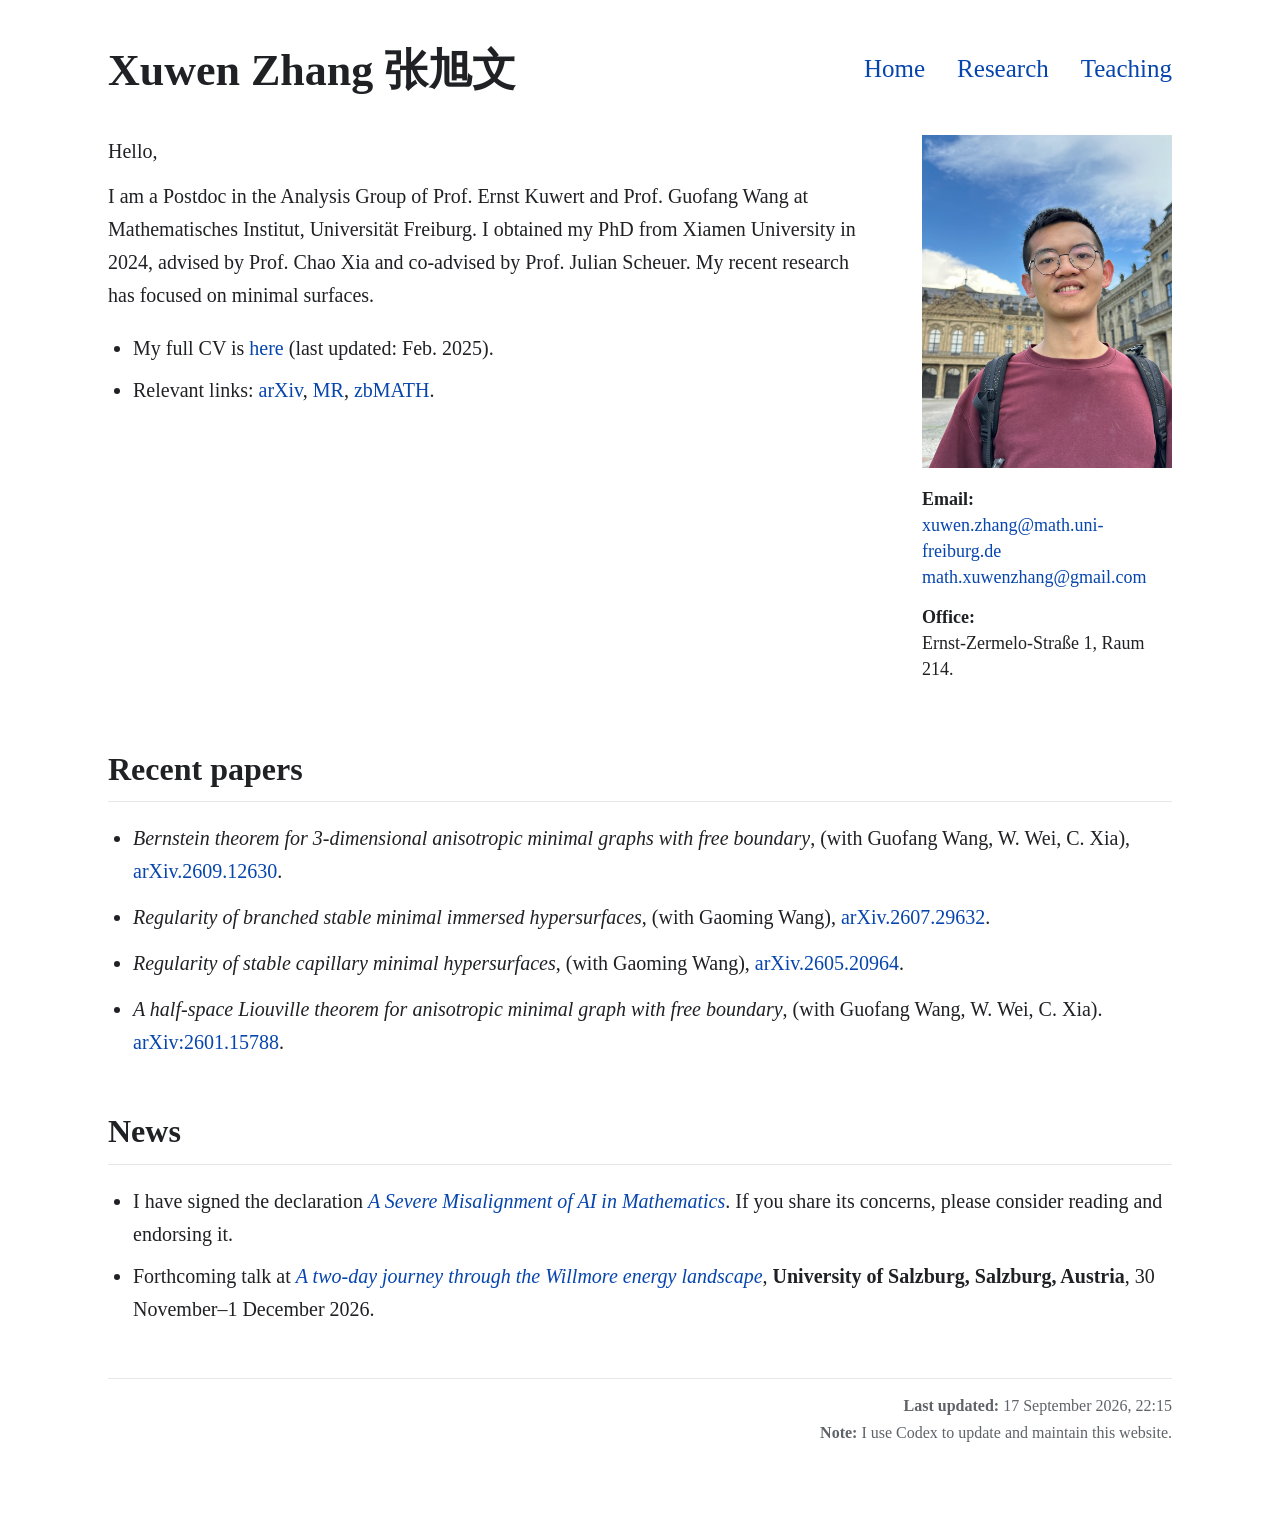
==== index.html @ a9252308 "Add Search Console verification meta tag" ====
<!doctype html>
<html lang="en">
<head>
  <meta charset="utf-8">
  <meta name="viewport" content="width=device-width,initial-scale=1">
  <title>Xuwen Zhang 张旭文</title>
  <meta name="description" content="Academic homepage of Xuwen Zhang">
  <link rel="canonical" href="https://xuwenzhang-math.github.io/Homepage/">
  <meta name="google-site-verification" content="CP_xOHLN_2Qc_ff9yu6Xet6v6c0bFdJ3WgtHRIWADvY" />
  <link rel="stylesheet" href="styles.css?v=9">
</head>
<body>
<main class="wrap home-page">
  <header class="site-header">
    <h1>Xuwen Zhang 张旭文</h1>
    <nav aria-label="Primary navigation"><a href="index.html">Home</a><a href="research.html">Research</a><a href="teaching.html">Teaching</a></nav>
  </header>

  <div class="home-grid">
    <section class="home-intro">
      <p>Hello,</p>
      <p>I am a Postdoc in the Analysis Group of Prof. Ernst Kuwert and Prof. Guofang Wang at Mathematisches Institut, Universität Freiburg. I obtained my PhD from Xiamen University in 2024, advised by Prof. Chao Xia and co-advised by Prof. Julian Scheuer. My recent research has focused on minimal surfaces.</p>
      <ul class="compact">
        <li>My full CV is <a href="https://drive.google.com/file/d/1R2CEtG5HsLjewfDcXG5CNKNGyO59ofLx/view?usp=share_link">here</a> (last updated: Feb. 2025).</li>
        <li>Relevant links: <a href="https://arxiv.org/search/math?searchtype=author&amp;query=Zhang%2C+Xuwen">arXiv</a>, <a href="https://mathscinet.ams.org/mathscinet/2006/mathscinet/search/author.html?mrauthid=1551510">MR</a>, <a href="https://zbmath.org/authors/?q=ai%3Azhang.xuwen">zbMATH</a>.</li>
      </ul>
    </section>

    <aside class="profile-card" aria-label="Contact information">
      <img class="profile-photo" src="profile.jpg" alt="Portrait of Xuwen Zhang" width="900" height="1200">
      <div class="profile-contact">
        <p><strong>Email:</strong><br><a href="mailto:xuwen.zhang@math.uni-freiburg.de">xuwen.zhang@math.uni-freiburg.de</a><br><a href="mailto:math.xuwenzhang@gmail.com">math.xuwenzhang@gmail.com</a></p>
        <p><strong>Office:</strong><br>Ernst-Zermelo-Straße 1, Raum 214.</p>
      </div>
    </aside>
  </div>

  <h2>Recent papers</h2>
  <ul class="pubs">
    <li><em>Bernstein theorem for 3-dimensional anisotropic minimal graphs with free boundary</em>, (with Guofang Wang, W. Wei, C. Xia), <a href="https://arxiv.org/abs/2609.12630">arXiv.2609.12630</a>.</li>
    <li><em>Regularity of branched stable minimal immersed hypersurfaces</em>, (with Gaoming Wang), <a href="https://doi.org/10.48550/arXiv.2607.29632">arXiv.2607.29632</a>.</li>
    <li><em>Regularity of stable capillary minimal hypersurfaces</em>, (with Gaoming Wang), <a href="https://doi.org/10.48550/arXiv.2605.20964">arXiv.2605.20964</a>.</li>
    <li><em>A half-space Liouville theorem for anisotropic minimal graph with free boundary</em>, (with Guofang Wang, W. Wei, C. Xia). <a href="https://doi.org/10.48550/arXiv.2601.15788">arXiv:2601.15788</a>.</li>
  </ul>

  <h2>News</h2>
  <ul class="compact">
    <li>I have signed the declaration <a href="https://mathandai.org"><em>A Severe Misalignment of AI in Mathematics</em></a>. If you share its concerns, please consider reading and endorsing it.</li>
    <li>Forthcoming talk at <a href="https://sites.google.com/view/willmore"><em>A two-day journey through the Willmore energy landscape</em></a>, <strong>University of Salzburg, Salzburg, Austria</strong>, 30 November–1 December 2026.</li>
  </ul>
  <footer class="page-meta">
    <p><strong>Last updated:</strong> 17 September 2026, 22:15</p>
    <p><strong>Note:</strong> I use Codex to update and maintain this website.</p>
  </footer>
</main>
</body>
</html>
---- styles.css ----
:root{--fg:#202124;--muted:#5f6368;--link:#0645ad;--border:#e5e7eb;--max:900px}
*{box-sizing:border-box}
body{margin:0;background:#fff;color:var(--fg);font-family:'Times New Roman',Times,serif;line-height:1.65;font-size:20px}
a{color:var(--link);text-decoration:none}
a:hover{text-decoration:underline}
.wrap{max-width:var(--max);margin:0 auto;padding:46px 28px 76px}
.home-page{max-width:1120px}
h1{font-size:44px;line-height:1.15;margin:0 0 14px;font-weight:600}
h2{font-size:32px;margin:46px 0 16px;border-bottom:1px solid var(--border);padding-bottom:6px}
h3{font-size:25px;margin:28px 0 10px}
p{margin:12px 0}
.meta{color:var(--muted)}
nav{margin:-4px 0 0;font-size:25px;white-space:nowrap}
nav a{display:inline-block;margin-right:32px;padding:6px 0}
nav a:last-child{margin-right:0}
.site-header{display:flex;align-items:flex-start;justify-content:space-between;gap:32px;margin-bottom:38px}
.site-header h1{margin:0}
.home-grid{display:grid;grid-template-columns:minmax(0,1fr) 250px;gap:56px;align-items:start}
.home-intro>p:first-child{margin-top:0}
.profile-card{width:100%;justify-self:end}
.profile-photo{display:block;width:100%;height:auto}
.profile-contact{font-size:18px;line-height:1.45;margin-top:18px}
.profile-contact p{margin:0 0 14px}
.profile-contact a{overflow-wrap:anywhere}
.compact{padding-left:25px}
.compact li{margin:9px 0}
.pubs{padding-left:25px}
.pubs>li{margin:13px 0}
.pub-notes{margin-top:5px;padding-left:28px}
.pub-notes li{margin:3px 0}
.section-links{margin-top:16px}
.section-links a{margin-right:17px}
.small{font-size:17px}
.nowrap{white-space:nowrap}
.page-meta{margin-top:52px;padding-top:14px;border-top:1px solid var(--border);color:var(--muted);font-size:16px;text-align:right}
.page-meta p{margin:0}
@media(max-width:1000px){.home-grid{grid-template-columns:minmax(0,1fr) 230px;gap:40px}}
@media(max-width:820px){body{font-size:18px}.wrap{padding:28px 20px 58px}h1{font-size:36px}h2{font-size:28px}h3{font-size:22px}.site-header{flex-direction:column;gap:14px;margin-bottom:28px}nav{font-size:22px;margin:0;white-space:normal}nav a{margin:0 20px 8px 0;padding:5px 0}.home-grid{grid-template-columns:1fr;gap:34px}.profile-card{max-width:250px;justify-self:start}.profile-contact{font-size:17px}}
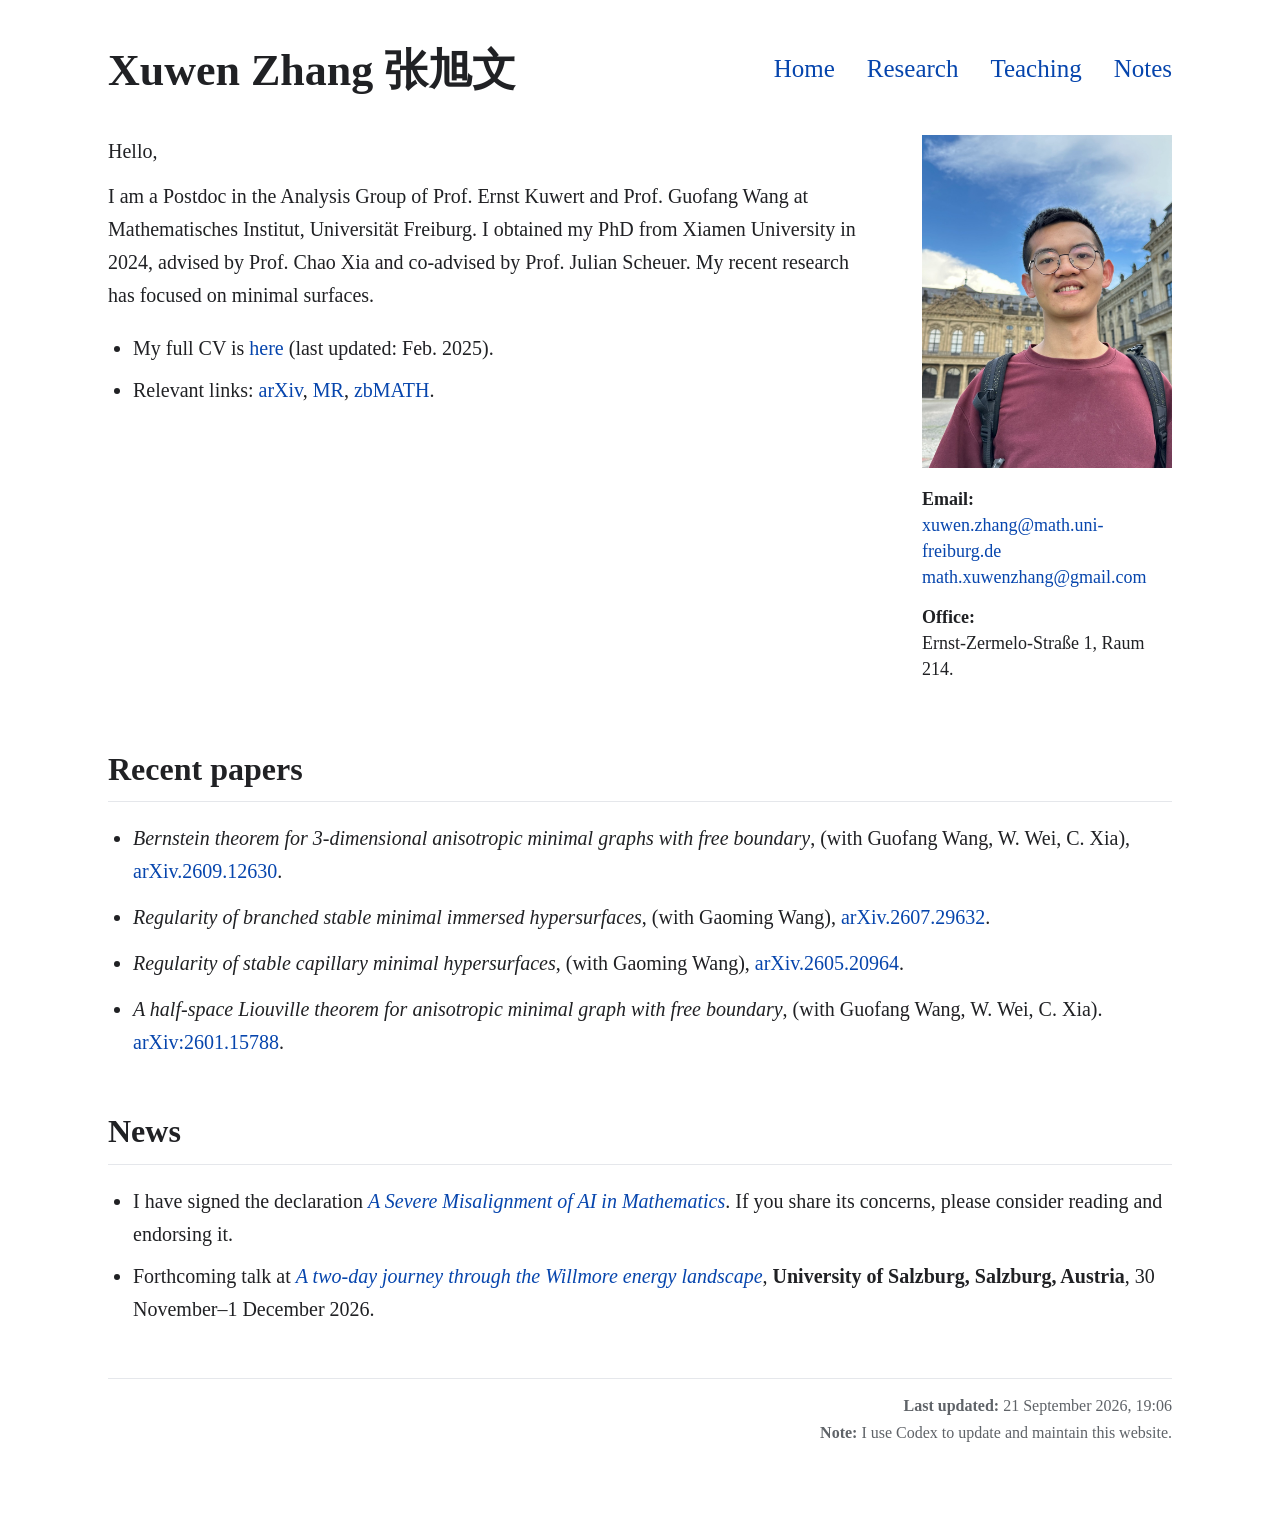
==== commit 9f431410: "Add Notes section and interactive immersed disk example Add Notes navigation and an Examples index, " ====
--- a/index.html
+++ b/index.html
@@ -7,13 +7,13 @@
   <meta name="description" content="Academic homepage of Xuwen Zhang">
   <link rel="canonical" href="https://xuwenzhang-math.github.io/Homepage/">
   <meta name="google-site-verification" content="CP_xOHLN_2Qc_ff9yu6Xet6v6c0bFdJ3WgtHRIWADvY" />
-  <link rel="stylesheet" href="styles.css?v=9">
+  <link rel="stylesheet" href="styles.css?v=10">
 </head>
 <body>
 <main class="wrap home-page">
   <header class="site-header">
     <h1>Xuwen Zhang 张旭文</h1>
-    <nav aria-label="Primary navigation"><a href="index.html">Home</a><a href="research.html">Research</a><a href="teaching.html">Teaching</a></nav>
+    <nav aria-label="Primary navigation"><a href="index.html" aria-current="page">Home</a><a href="research.html">Research</a><a href="teaching.html">Teaching</a><a href="notes.html">Notes</a></nav>
   </header>
 
   <div class="home-grid">
@@ -49,7 +49,7 @@
     <li>Forthcoming talk at <a href="https://sites.google.com/view/willmore"><em>A two-day journey through the Willmore energy landscape</em></a>, <strong>University of Salzburg, Salzburg, Austria</strong>, 30 November–1 December 2026.</li>
   </ul>
   <footer class="page-meta">
-    <p><strong>Last updated:</strong> 17 September 2026, 22:15</p>
+    <p><strong>Last updated:</strong> 21 September 2026, 19:06</p>
     <p><strong>Note:</strong> I use Codex to update and maintain this website.</p>
   </footer>
 </main>
--- a/styles.css
+++ b/styles.css
@@ -13,8 +13,9 @@
 nav{margin:-4px 0 0;font-size:25px;white-space:nowrap}
 nav a{display:inline-block;margin-right:32px;padding:6px 0}
 nav a:last-child{margin-right:0}
-.site-header{display:flex;align-items:flex-start;justify-content:space-between;gap:32px;margin-bottom:38px}
+.site-header{display:flex;flex-wrap:wrap;align-items:flex-start;justify-content:space-between;column-gap:32px;row-gap:14px;margin-bottom:38px}
 .site-header h1{margin:0}
+.site-header nav{margin-left:auto}
 .home-grid{display:grid;grid-template-columns:minmax(0,1fr) 250px;gap:56px;align-items:start}
 .home-intro>p:first-child{margin-top:0}
 .profile-card{width:100%;justify-self:end}
@@ -30,9 +31,21 @@
 .pub-notes li{margin:3px 0}
 .section-links{margin-top:16px}
 .section-links a{margin-right:17px}
+.notes-categories{list-style:none;margin:0;padding:0}
+.notes-categories li{margin:28px 0}
+.notes-categories h3{margin:0 0 6px}
+.notes-categories p{margin:0}
+.math-example{margin-top:30px}
+.math-example h4{font-size:22px;line-height:1.4;margin:0 0 18px}
+.math-example p{margin:14px 0}
+.math-display{max-width:100%;overflow-x:auto;padding:4px 0}
+.example-figure{margin:28px 0 0}
+.example-figure iframe{display:block;width:100%;height:610px;border:1px solid var(--border)}
+.example-figure figcaption{font-size:17px;line-height:1.5;color:var(--muted);margin-top:10px}
 .small{font-size:17px}
 .nowrap{white-space:nowrap}
 .page-meta{margin-top:52px;padding-top:14px;border-top:1px solid var(--border);color:var(--muted);font-size:16px;text-align:right}
 .page-meta p{margin:0}
 @media(max-width:1000px){.home-grid{grid-template-columns:minmax(0,1fr) 230px;gap:40px}}
-@media(max-width:820px){body{font-size:18px}.wrap{padding:28px 20px 58px}h1{font-size:36px}h2{font-size:28px}h3{font-size:22px}.site-header{flex-direction:column;gap:14px;margin-bottom:28px}nav{font-size:22px;margin:0;white-space:normal}nav a{margin:0 20px 8px 0;padding:5px 0}.home-grid{grid-template-columns:1fr;gap:34px}.profile-card{max-width:250px;justify-self:start}.profile-contact{font-size:17px}}
+@media(max-width:480px){.math-example h4{font-size:21px}.math-display{font-size:16px}.example-figure iframe{height:640px}}
+@media(max-width:820px){body{font-size:18px}.wrap{padding:28px 20px 58px}h1{font-size:36px}h2{font-size:28px}h3{font-size:22px}.site-header{flex-direction:column;gap:14px;margin-bottom:28px}.site-header nav{margin-left:0}nav{font-size:22px;margin:0;white-space:normal}nav a{margin:0 20px 8px 0;padding:5px 0}.home-grid{grid-template-columns:1fr;gap:34px}.profile-card{max-width:250px;justify-self:start}.profile-contact{font-size:17px}}
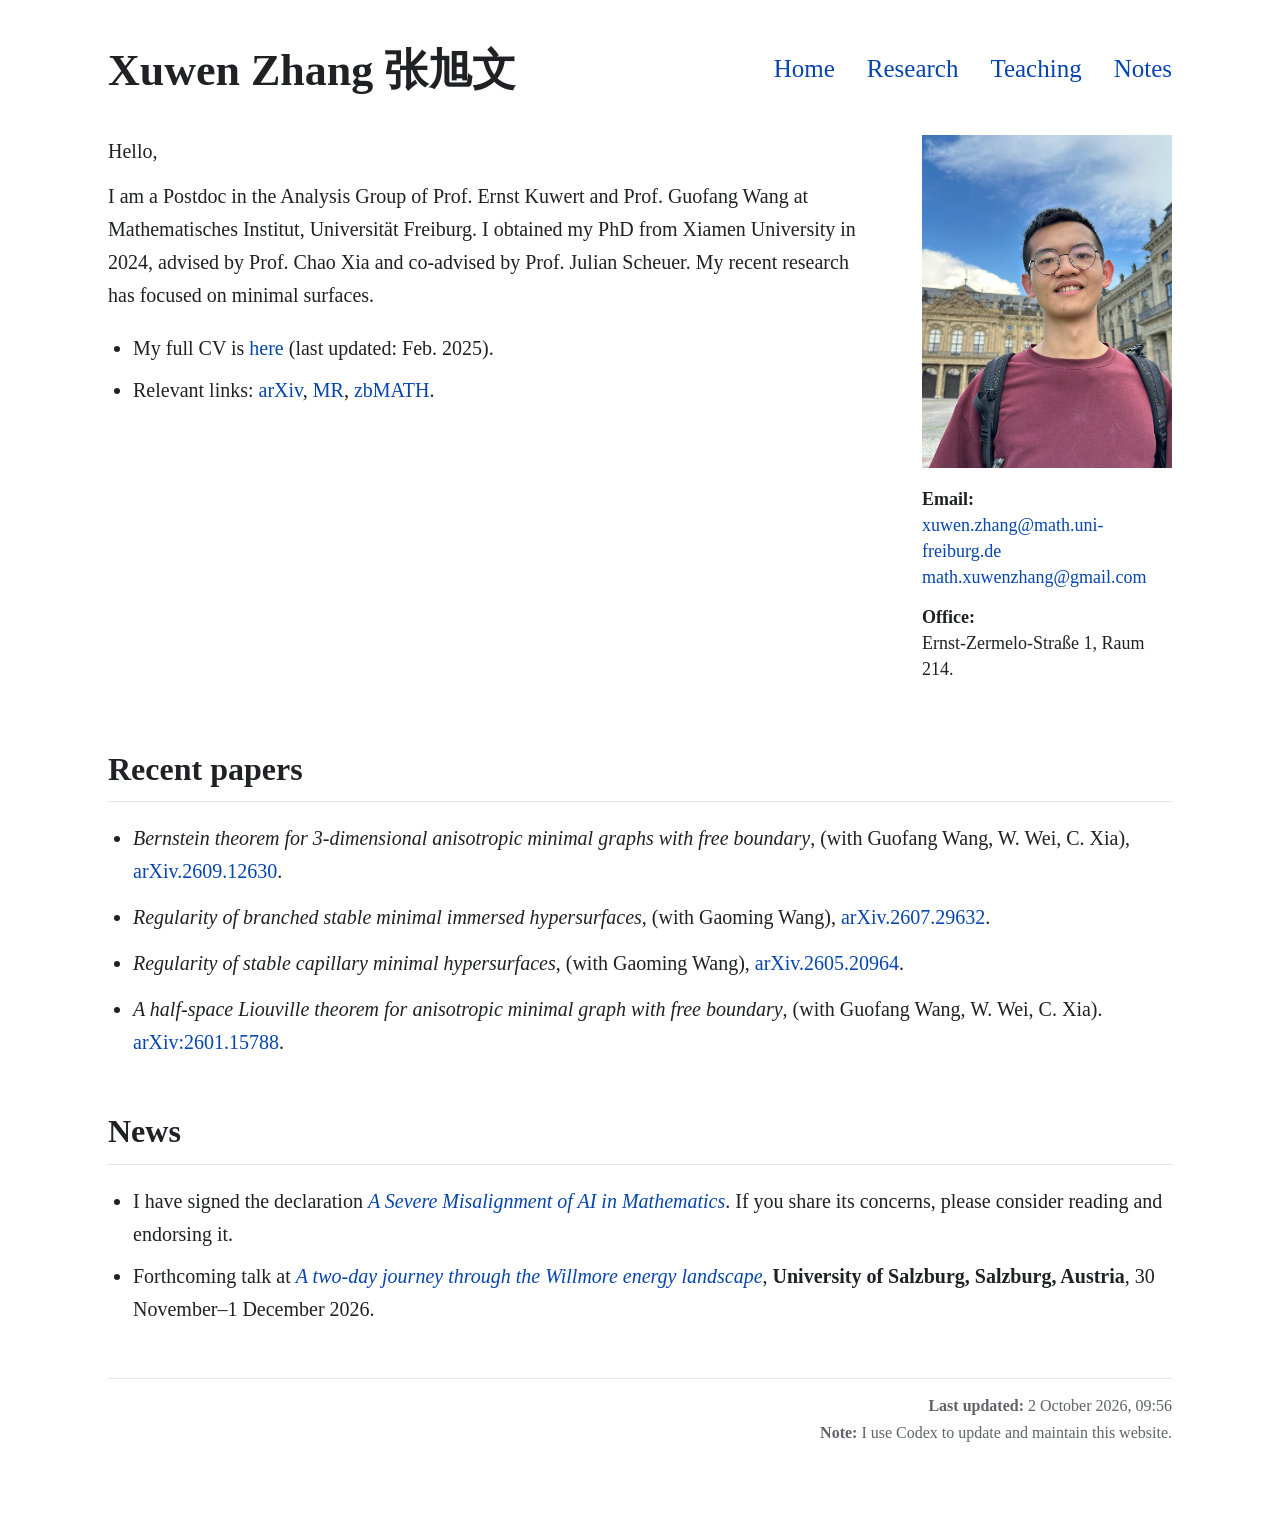
==== commit 631920ae: "Use English page title and simplify headers Set the Home title and og:title to Xuwen Zhang while ret" ====
--- a/index.html
+++ b/index.html
@@ -3,7 +3,8 @@
 <head>
   <meta charset="utf-8">
   <meta name="viewport" content="width=device-width,initial-scale=1">
-  <title>Xuwen Zhang 张旭文</title>
+  <title>Xuwen Zhang</title>
+  <meta property="og:title" content="Xuwen Zhang">
   <meta name="description" content="Academic homepage of Xuwen Zhang">
   <link rel="canonical" href="https://xuwenzhang-math.github.io/Homepage/">
   <meta name="google-site-verification" content="CP_xOHLN_2Qc_ff9yu6Xet6v6c0bFdJ3WgtHRIWADvY" />
@@ -49,7 +50,7 @@
     <li>Forthcoming talk at <a href="https://sites.google.com/view/willmore"><em>A two-day journey through the Willmore energy landscape</em></a>, <strong>University of Salzburg, Salzburg, Austria</strong>, 30 November–1 December 2026.</li>
   </ul>
   <footer class="page-meta">
-    <p><strong>Last updated:</strong> 21 September 2026, 19:06</p>
+    <p><strong>Last updated:</strong> 2 October 2026, 09:56</p>
     <p><strong>Note:</strong> I use Codex to update and maintain this website.</p>
   </footer>
 </main>
--- a/styles.css
+++ b/styles.css
@@ -31,21 +31,28 @@
 .pub-notes li{margin:3px 0}
 .section-links{margin-top:16px}
 .section-links a{margin-right:17px}
-.notes-categories{list-style:none;margin:0;padding:0}
-.notes-categories li{margin:28px 0}
+.notes-categories{margin:0;padding:0}
+.notes-categories>section{margin:28px 0}
 .notes-categories h3{margin:0 0 6px}
 .notes-categories p{margin:0}
+.notes-items{list-style:disc;margin:30px 0 0;padding-left:25px}
+.notes-items>li{margin:14px 0}
+.notes-items p{margin-top:14px}
+.notes-subcategory{margin-top:28px}
+.notes-subcategory .notes-items{margin-top:14px}
+.notes-subcategory h4{font-size:22px;line-height:1.5;margin:0 0 6px}
 .math-example{margin-top:30px}
 .math-example h4{font-size:22px;line-height:1.4;margin:0 0 18px}
 .math-example p{margin:14px 0}
 .math-display{max-width:100%;overflow-x:auto;padding:4px 0}
 .example-figure{margin:28px 0 0}
-.example-figure iframe{display:block;width:100%;height:610px;border:1px solid var(--border)}
+.example-figure iframe{display:block;width:100%;height:860px;border:1px solid var(--border)}
 .example-figure figcaption{font-size:17px;line-height:1.5;color:var(--muted);margin-top:10px}
 .small{font-size:17px}
 .nowrap{white-space:nowrap}
 .page-meta{margin-top:52px;padding-top:14px;border-top:1px solid var(--border);color:var(--muted);font-size:16px;text-align:right}
 .page-meta p{margin:0}
 @media(max-width:1000px){.home-grid{grid-template-columns:minmax(0,1fr) 230px;gap:40px}}
-@media(max-width:480px){.math-example h4{font-size:21px}.math-display{font-size:16px}.example-figure iframe{height:640px}}
+@media(max-width:680px){.example-figure iframe{height:850px}}
+@media(max-width:480px){.math-example h4{font-size:21px}.math-display{font-size:16px}}
 @media(max-width:820px){body{font-size:18px}.wrap{padding:28px 20px 58px}h1{font-size:36px}h2{font-size:28px}h3{font-size:22px}.site-header{flex-direction:column;gap:14px;margin-bottom:28px}.site-header nav{margin-left:0}nav{font-size:22px;margin:0;white-space:normal}nav a{margin:0 20px 8px 0;padding:5px 0}.home-grid{grid-template-columns:1fr;gap:34px}.profile-card{max-width:250px;justify-self:start}.profile-contact{font-size:17px}}
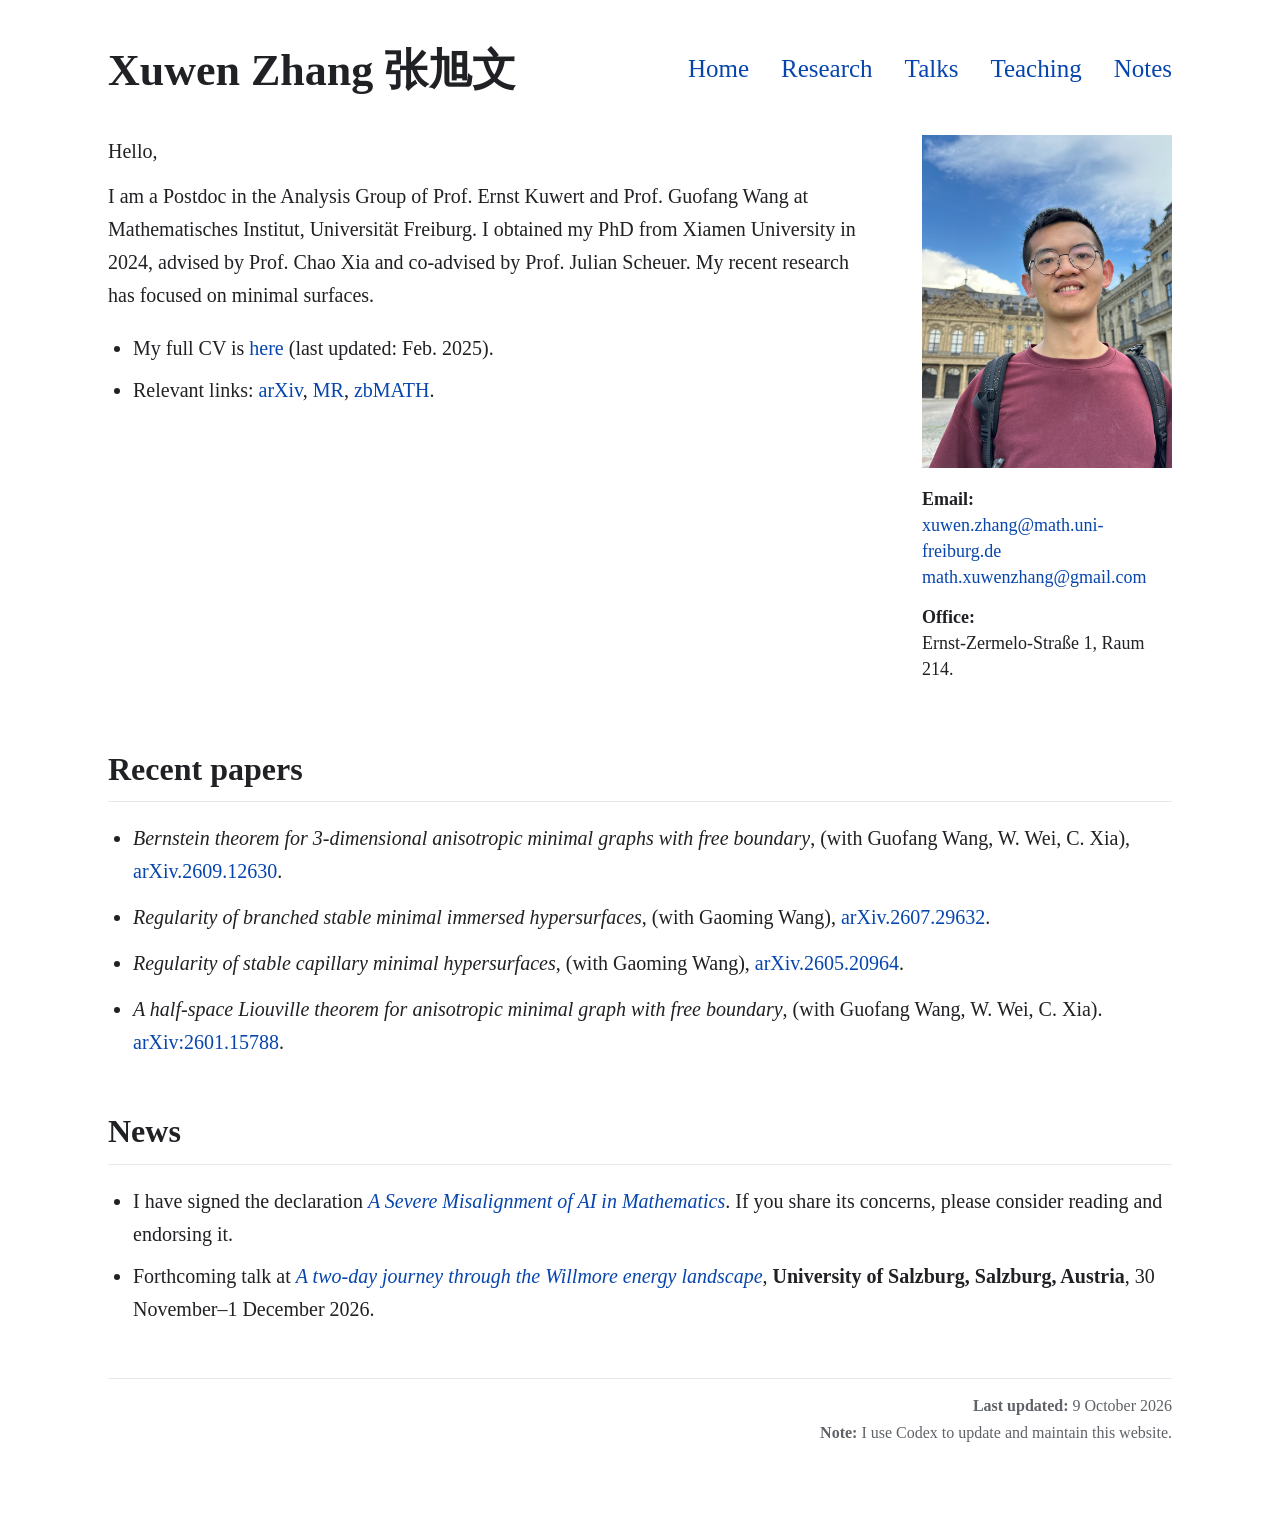
==== commit 20d70dc0: "Move selected talks to a dedicated Talks page Move all six selected talks and their slide links out " ====
--- a/index.html
+++ b/index.html
@@ -14,7 +14,7 @@
 <main class="wrap home-page">
   <header class="site-header">
     <h1>Xuwen Zhang 张旭文</h1>
-    <nav aria-label="Primary navigation"><a href="index.html" aria-current="page">Home</a><a href="research.html">Research</a><a href="teaching.html">Teaching</a><a href="notes.html">Notes</a></nav>
+    <nav aria-label="Primary navigation"><a href="index.html" aria-current="page">Home</a><a href="research.html">Research</a><a href="talks.html">Talks</a><a href="teaching.html">Teaching</a><a href="notes.html">Notes</a></nav>
   </header>
 
   <div class="home-grid">
@@ -50,7 +50,7 @@
     <li>Forthcoming talk at <a href="https://sites.google.com/view/willmore"><em>A two-day journey through the Willmore energy landscape</em></a>, <strong>University of Salzburg, Salzburg, Austria</strong>, 30 November–1 December 2026.</li>
   </ul>
   <footer class="page-meta">
-    <p><strong>Last updated:</strong> 2 October 2026, 09:56</p>
+    <p><strong>Last updated:</strong> 9 October 2026</p>
     <p><strong>Note:</strong> I use Codex to update and maintain this website.</p>
   </footer>
 </main>
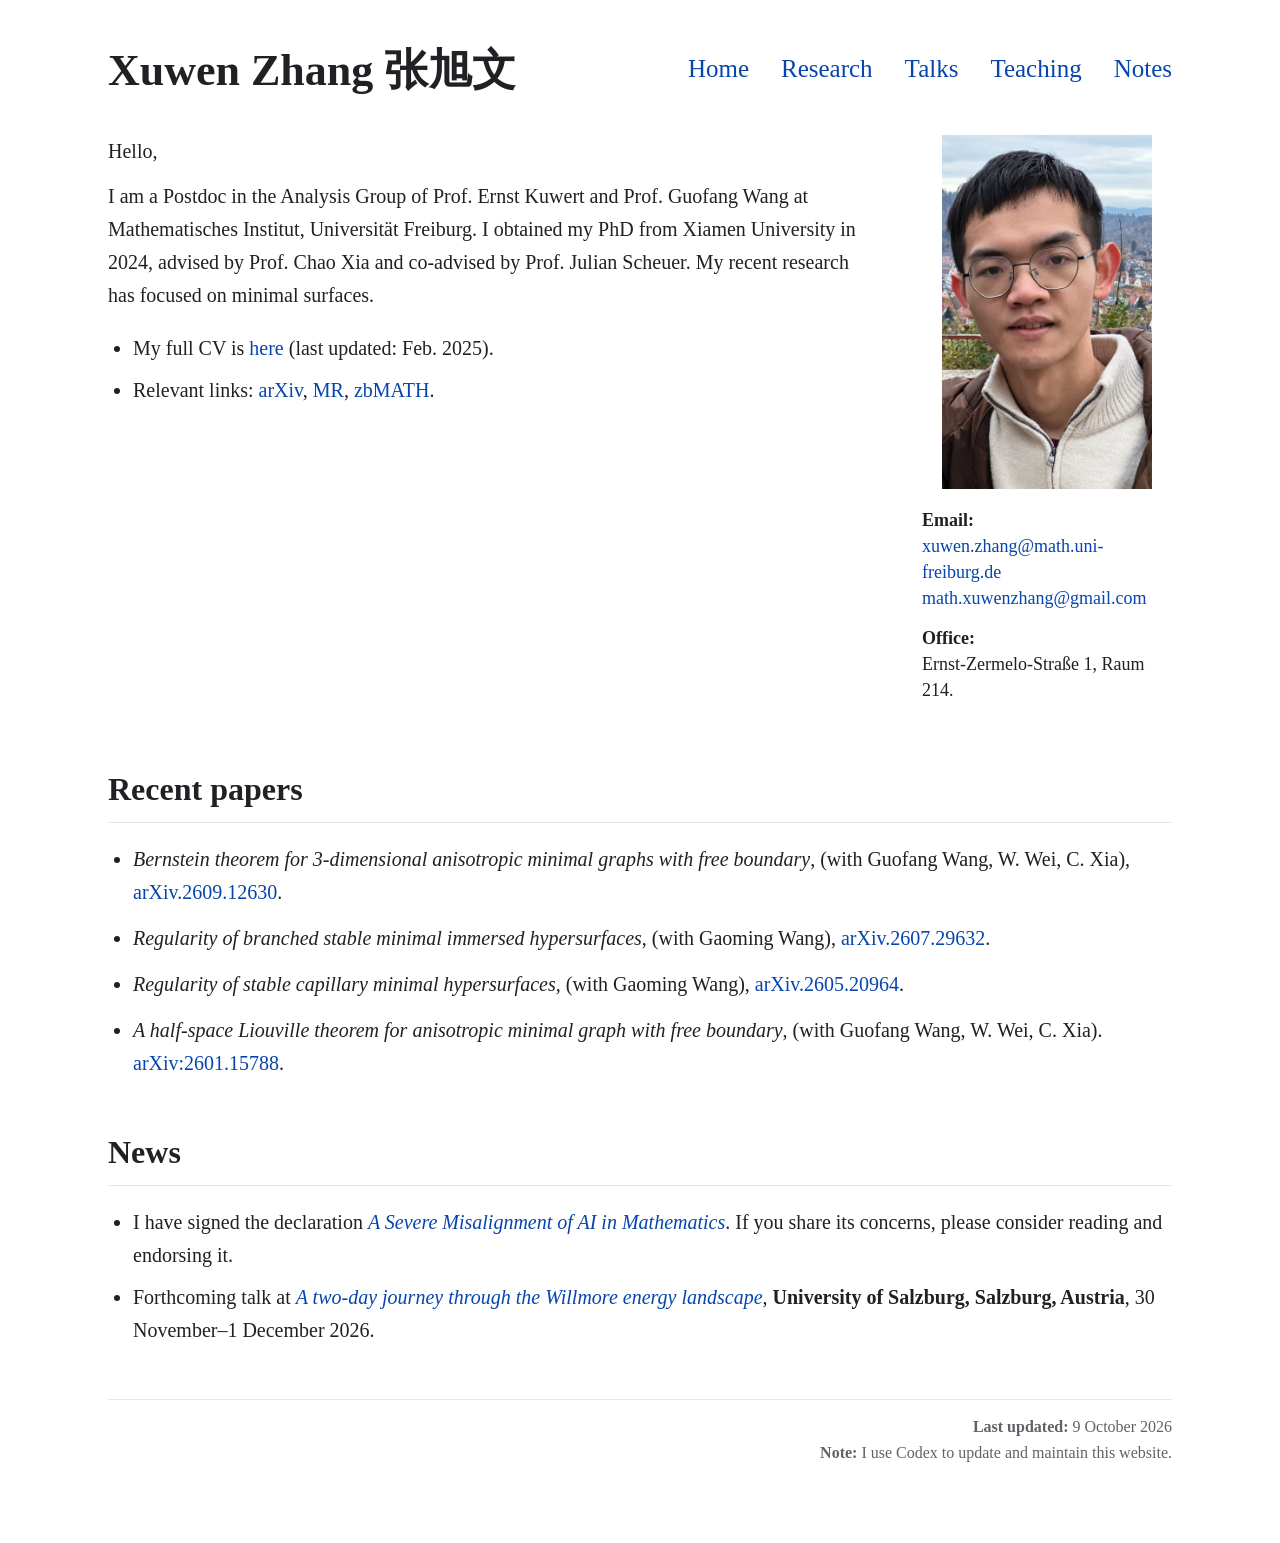
==== commit b43c443b: "Update portrait, add Pisa retreat, and simplify update dates Use the approved enhanced portrait at a" ====
--- a/index.html
+++ b/index.html
@@ -8,7 +8,7 @@
   <meta name="description" content="Academic homepage of Xuwen Zhang">
   <link rel="canonical" href="https://xuwenzhang-math.github.io/Homepage/">
   <meta name="google-site-verification" content="CP_xOHLN_2Qc_ff9yu6Xet6v6c0bFdJ3WgtHRIWADvY" />
-  <link rel="stylesheet" href="styles.css?v=10">
+  <link rel="stylesheet" href="styles.css?v=16">
 </head>
 <body>
 <main class="wrap home-page">
@@ -28,7 +28,7 @@
     </section>
 
     <aside class="profile-card" aria-label="Contact information">
-      <img class="profile-photo" src="profile.jpg" alt="Portrait of Xuwen Zhang" width="900" height="1200">
+      <img class="profile-photo" src="profile-2026-10-09.png" alt="Portrait of Xuwen Zhang" width="966" height="1628" decoding="async">
       <div class="profile-contact">
         <p><strong>Email:</strong><br><a href="mailto:xuwen.zhang@math.uni-freiburg.de">xuwen.zhang@math.uni-freiburg.de</a><br><a href="mailto:math.xuwenzhang@gmail.com">math.xuwenzhang@gmail.com</a></p>
         <p><strong>Office:</strong><br>Ernst-Zermelo-Straße 1, Raum 214.</p>
--- a/styles.css
+++ b/styles.css
@@ -19,7 +19,7 @@
 .home-grid{display:grid;grid-template-columns:minmax(0,1fr) 250px;gap:56px;align-items:start}
 .home-intro>p:first-child{margin-top:0}
 .profile-card{width:100%;justify-self:end}
-.profile-photo{display:block;width:100%;height:auto}
+.profile-photo{display:block;width:210px;max-width:100%;height:auto;margin-inline:auto}
 .profile-contact{font-size:18px;line-height:1.45;margin-top:18px}
 .profile-contact p{margin:0 0 14px}
 .profile-contact a{overflow-wrap:anywhere}
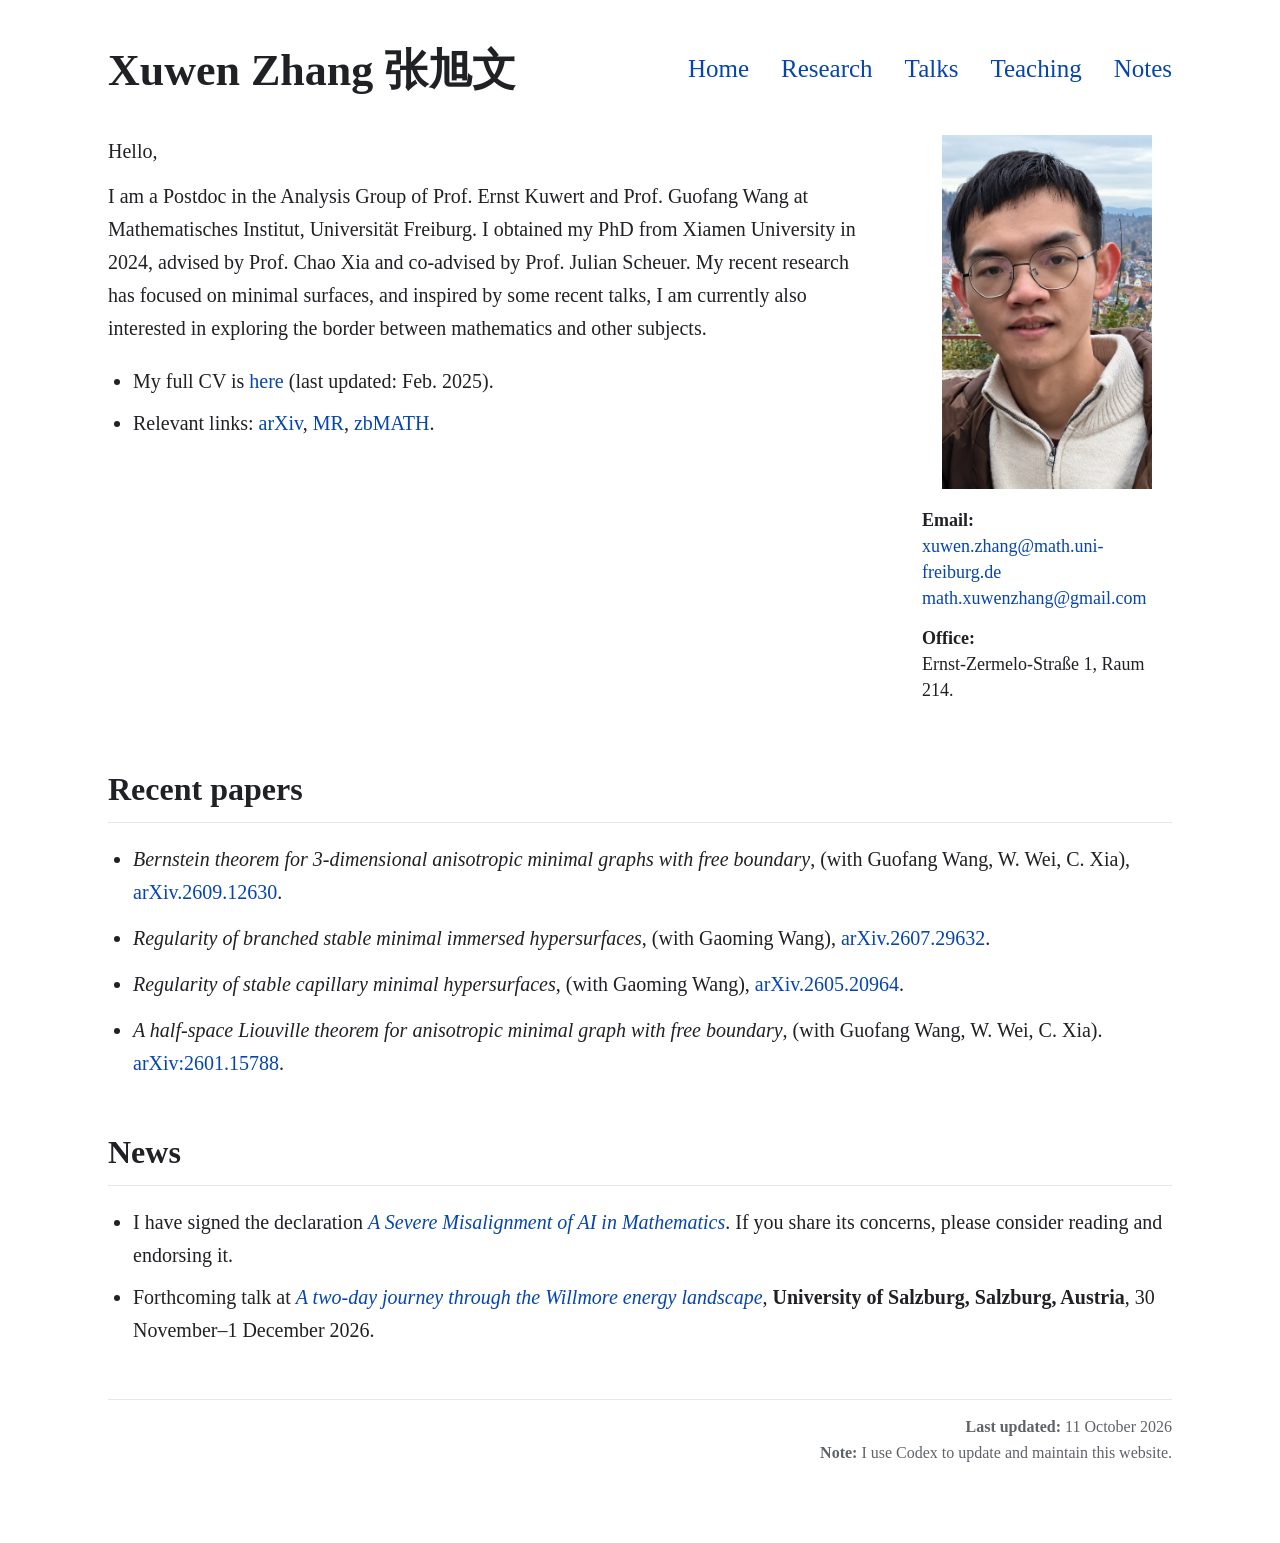
==== commit ed14231c: "Update research interests, journal service, and related papers Expand the homepage research interest" ====
--- a/index.html
+++ b/index.html
@@ -20,7 +20,7 @@
   <div class="home-grid">
     <section class="home-intro">
       <p>Hello,</p>
-      <p>I am a Postdoc in the Analysis Group of Prof. Ernst Kuwert and Prof. Guofang Wang at Mathematisches Institut, Universität Freiburg. I obtained my PhD from Xiamen University in 2024, advised by Prof. Chao Xia and co-advised by Prof. Julian Scheuer. My recent research has focused on minimal surfaces.</p>
+      <p>I am a Postdoc in the Analysis Group of Prof. Ernst Kuwert and Prof. Guofang Wang at Mathematisches Institut, Universität Freiburg. I obtained my PhD from Xiamen University in 2024, advised by Prof. Chao Xia and co-advised by Prof. Julian Scheuer. My recent research has focused on minimal surfaces, and inspired by some recent talks, I am currently also interested in exploring the border between mathematics and other subjects.</p>
       <ul class="compact">
         <li>My full CV is <a href="https://drive.google.com/file/d/1R2CEtG5HsLjewfDcXG5CNKNGyO59ofLx/view?usp=share_link">here</a> (last updated: Feb. 2025).</li>
         <li>Relevant links: <a href="https://arxiv.org/search/math?searchtype=author&amp;query=Zhang%2C+Xuwen">arXiv</a>, <a href="https://mathscinet.ams.org/mathscinet/2006/mathscinet/search/author.html?mrauthid=1551510">MR</a>, <a href="https://zbmath.org/authors/?q=ai%3Azhang.xuwen">zbMATH</a>.</li>
@@ -50,7 +50,7 @@
     <li>Forthcoming talk at <a href="https://sites.google.com/view/willmore"><em>A two-day journey through the Willmore energy landscape</em></a>, <strong>University of Salzburg, Salzburg, Austria</strong>, 30 November–1 December 2026.</li>
   </ul>
   <footer class="page-meta">
-    <p><strong>Last updated:</strong> 9 October 2026</p>
+    <p><strong>Last updated:</strong> 11 October 2026</p>
     <p><strong>Note:</strong> I use Codex to update and maintain this website.</p>
   </footer>
 </main>
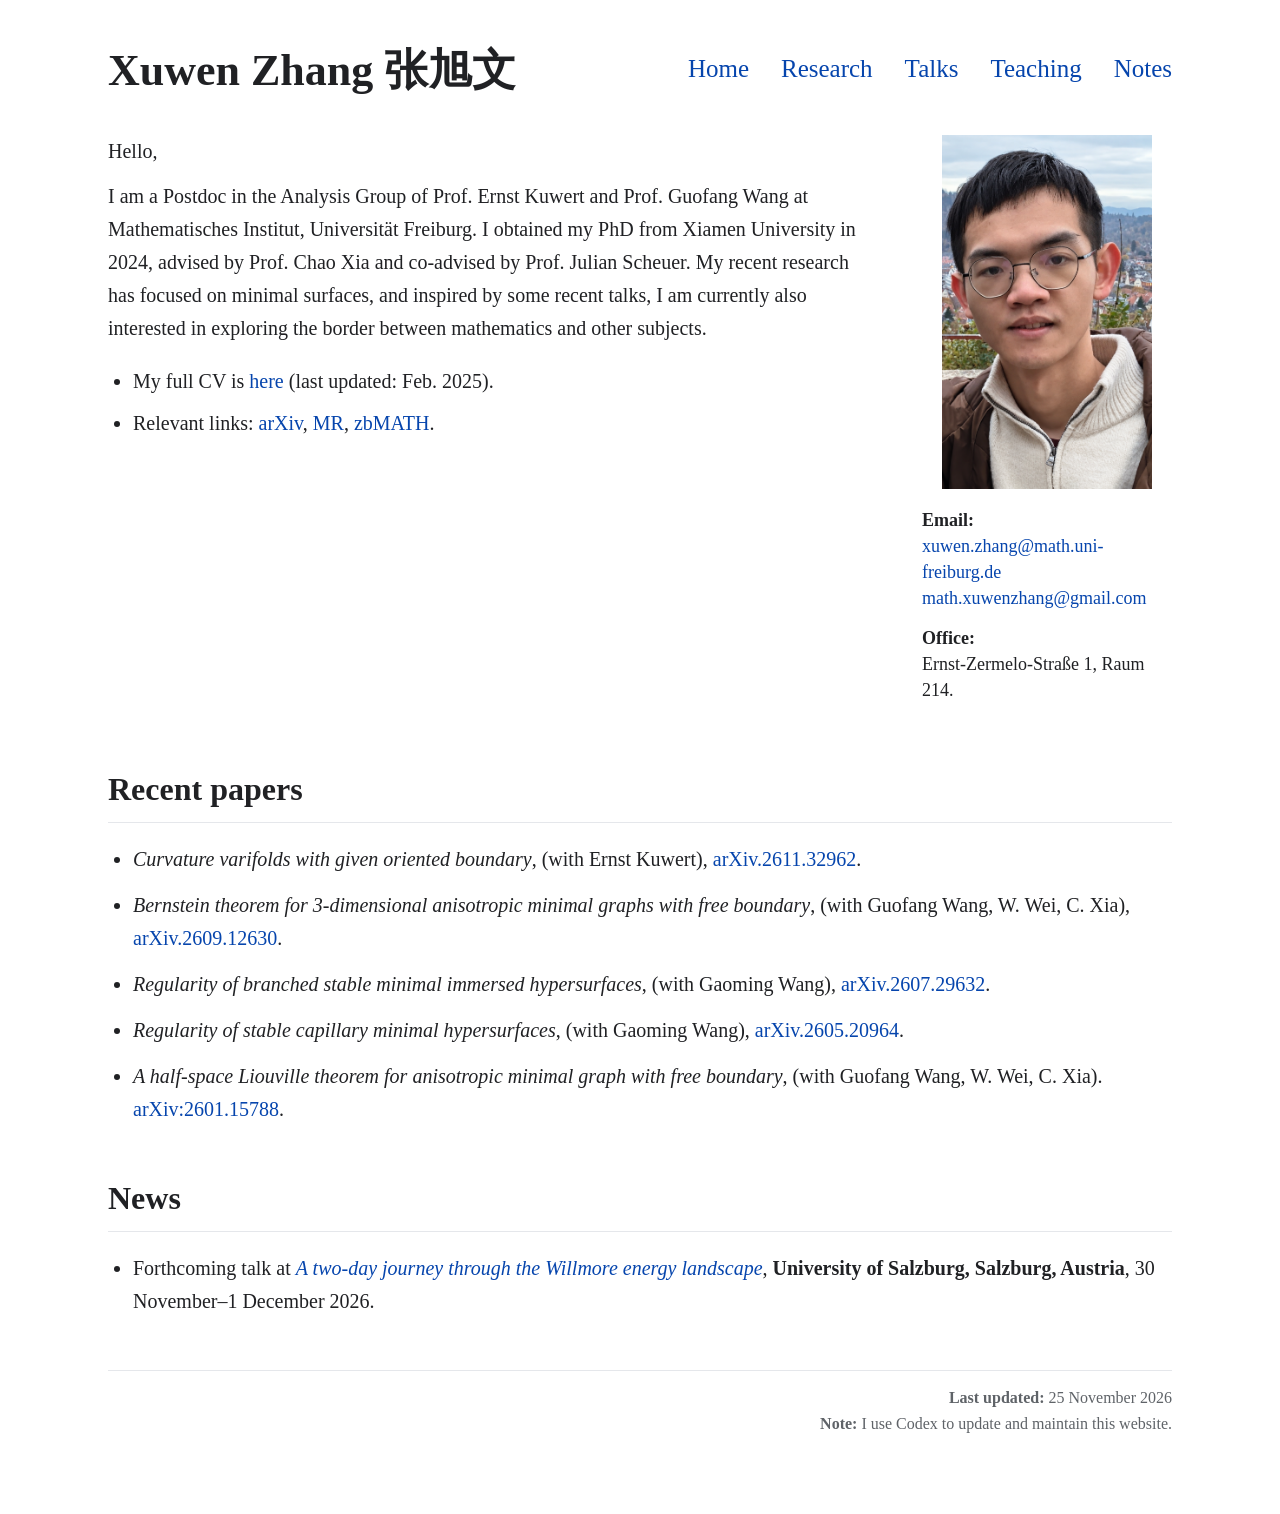
==== commit b9735018: "Add curvature varifolds preprint and remove declaration news List Curvature varifolds with given ori" ====
--- a/index.html
+++ b/index.html
@@ -38,6 +38,7 @@
 
   <h2>Recent papers</h2>
   <ul class="pubs">
+    <li><em>Curvature varifolds with given oriented boundary</em>, (with Ernst Kuwert), <a href="https://arxiv.org/abs/2611.32962">arXiv.2611.32962</a>.</li>
     <li><em>Bernstein theorem for 3-dimensional anisotropic minimal graphs with free boundary</em>, (with Guofang Wang, W. Wei, C. Xia), <a href="https://arxiv.org/abs/2609.12630">arXiv.2609.12630</a>.</li>
     <li><em>Regularity of branched stable minimal immersed hypersurfaces</em>, (with Gaoming Wang), <a href="https://doi.org/10.48550/arXiv.2607.29632">arXiv.2607.29632</a>.</li>
     <li><em>Regularity of stable capillary minimal hypersurfaces</em>, (with Gaoming Wang), <a href="https://doi.org/10.48550/arXiv.2605.20964">arXiv.2605.20964</a>.</li>
@@ -46,11 +47,10 @@
 
   <h2>News</h2>
   <ul class="compact">
-    <li>I have signed the declaration <a href="https://mathandai.org"><em>A Severe Misalignment of AI in Mathematics</em></a>. If you share its concerns, please consider reading and endorsing it.</li>
     <li>Forthcoming talk at <a href="https://sites.google.com/view/willmore"><em>A two-day journey through the Willmore energy landscape</em></a>, <strong>University of Salzburg, Salzburg, Austria</strong>, 30 November–1 December 2026.</li>
   </ul>
   <footer class="page-meta">
-    <p><strong>Last updated:</strong> 11 October 2026</p>
+    <p><strong>Last updated:</strong> 25 November 2026</p>
     <p><strong>Note:</strong> I use Codex to update and maintain this website.</p>
   </footer>
 </main>
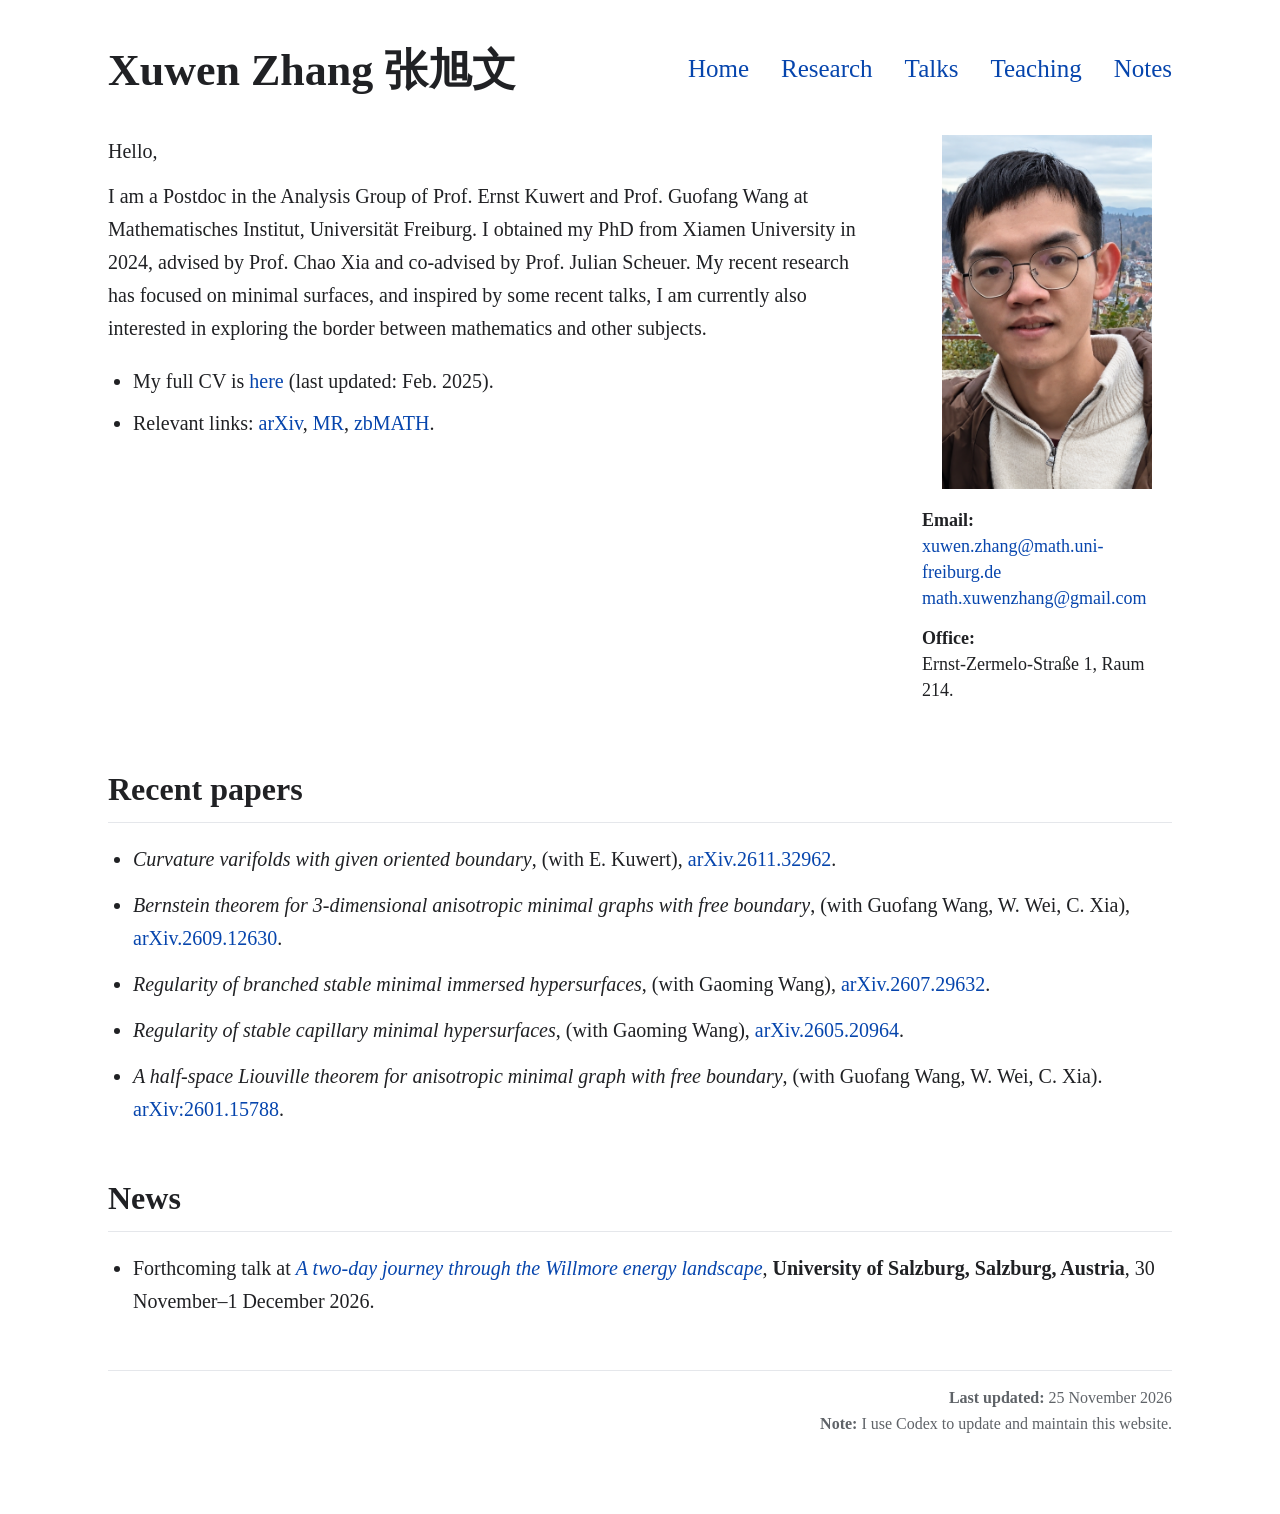
==== commit 357e674f: "Abbreviate E. Kuwert in both listings of arXiv.2611.32962" ====
--- a/index.html
+++ b/index.html
@@ -38,7 +38,7 @@
 
   <h2>Recent papers</h2>
   <ul class="pubs">
-    <li><em>Curvature varifolds with given oriented boundary</em>, (with Ernst Kuwert), <a href="https://arxiv.org/abs/2611.32962">arXiv.2611.32962</a>.</li>
+    <li><em>Curvature varifolds with given oriented boundary</em>, (with E. Kuwert), <a href="https://arxiv.org/abs/2611.32962">arXiv.2611.32962</a>.</li>
     <li><em>Bernstein theorem for 3-dimensional anisotropic minimal graphs with free boundary</em>, (with Guofang Wang, W. Wei, C. Xia), <a href="https://arxiv.org/abs/2609.12630">arXiv.2609.12630</a>.</li>
     <li><em>Regularity of branched stable minimal immersed hypersurfaces</em>, (with Gaoming Wang), <a href="https://doi.org/10.48550/arXiv.2607.29632">arXiv.2607.29632</a>.</li>
     <li><em>Regularity of stable capillary minimal hypersurfaces</em>, (with Gaoming Wang), <a href="https://doi.org/10.48550/arXiv.2605.20964">arXiv.2605.20964</a>.</li>
